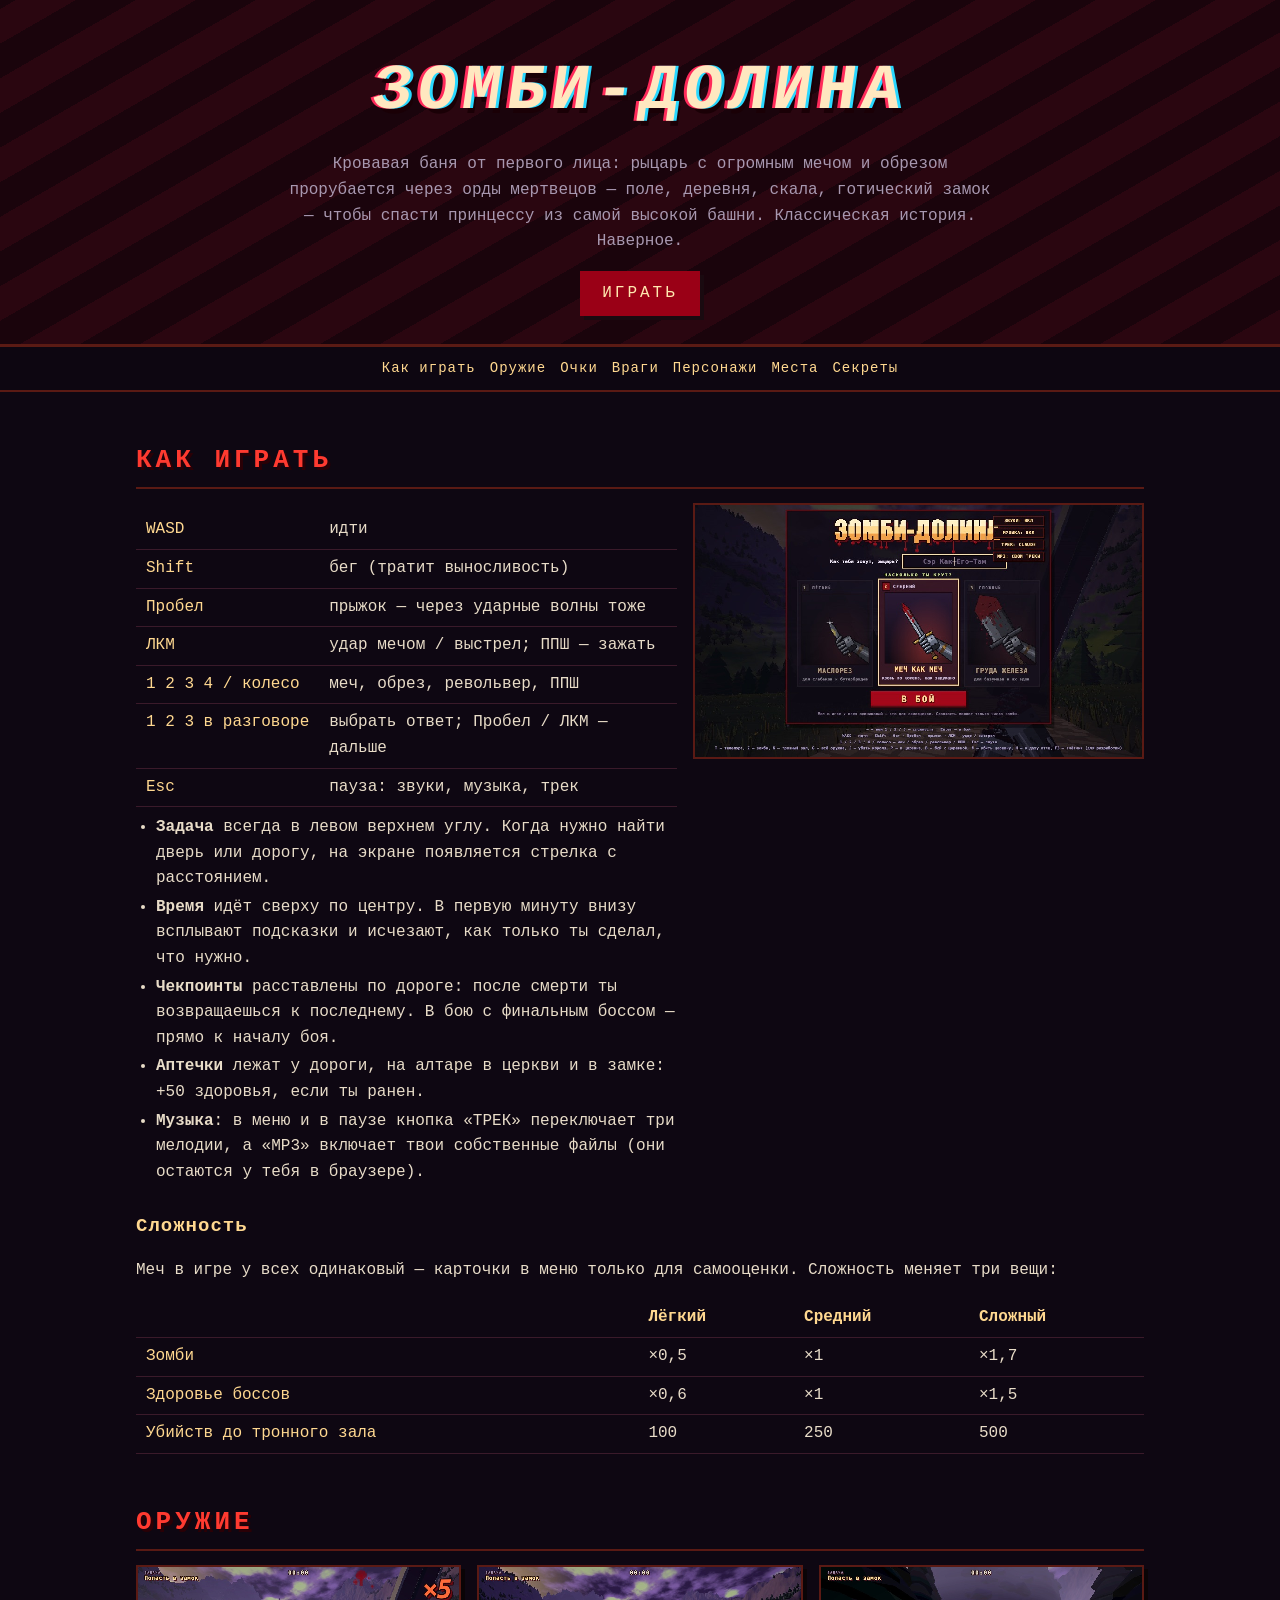
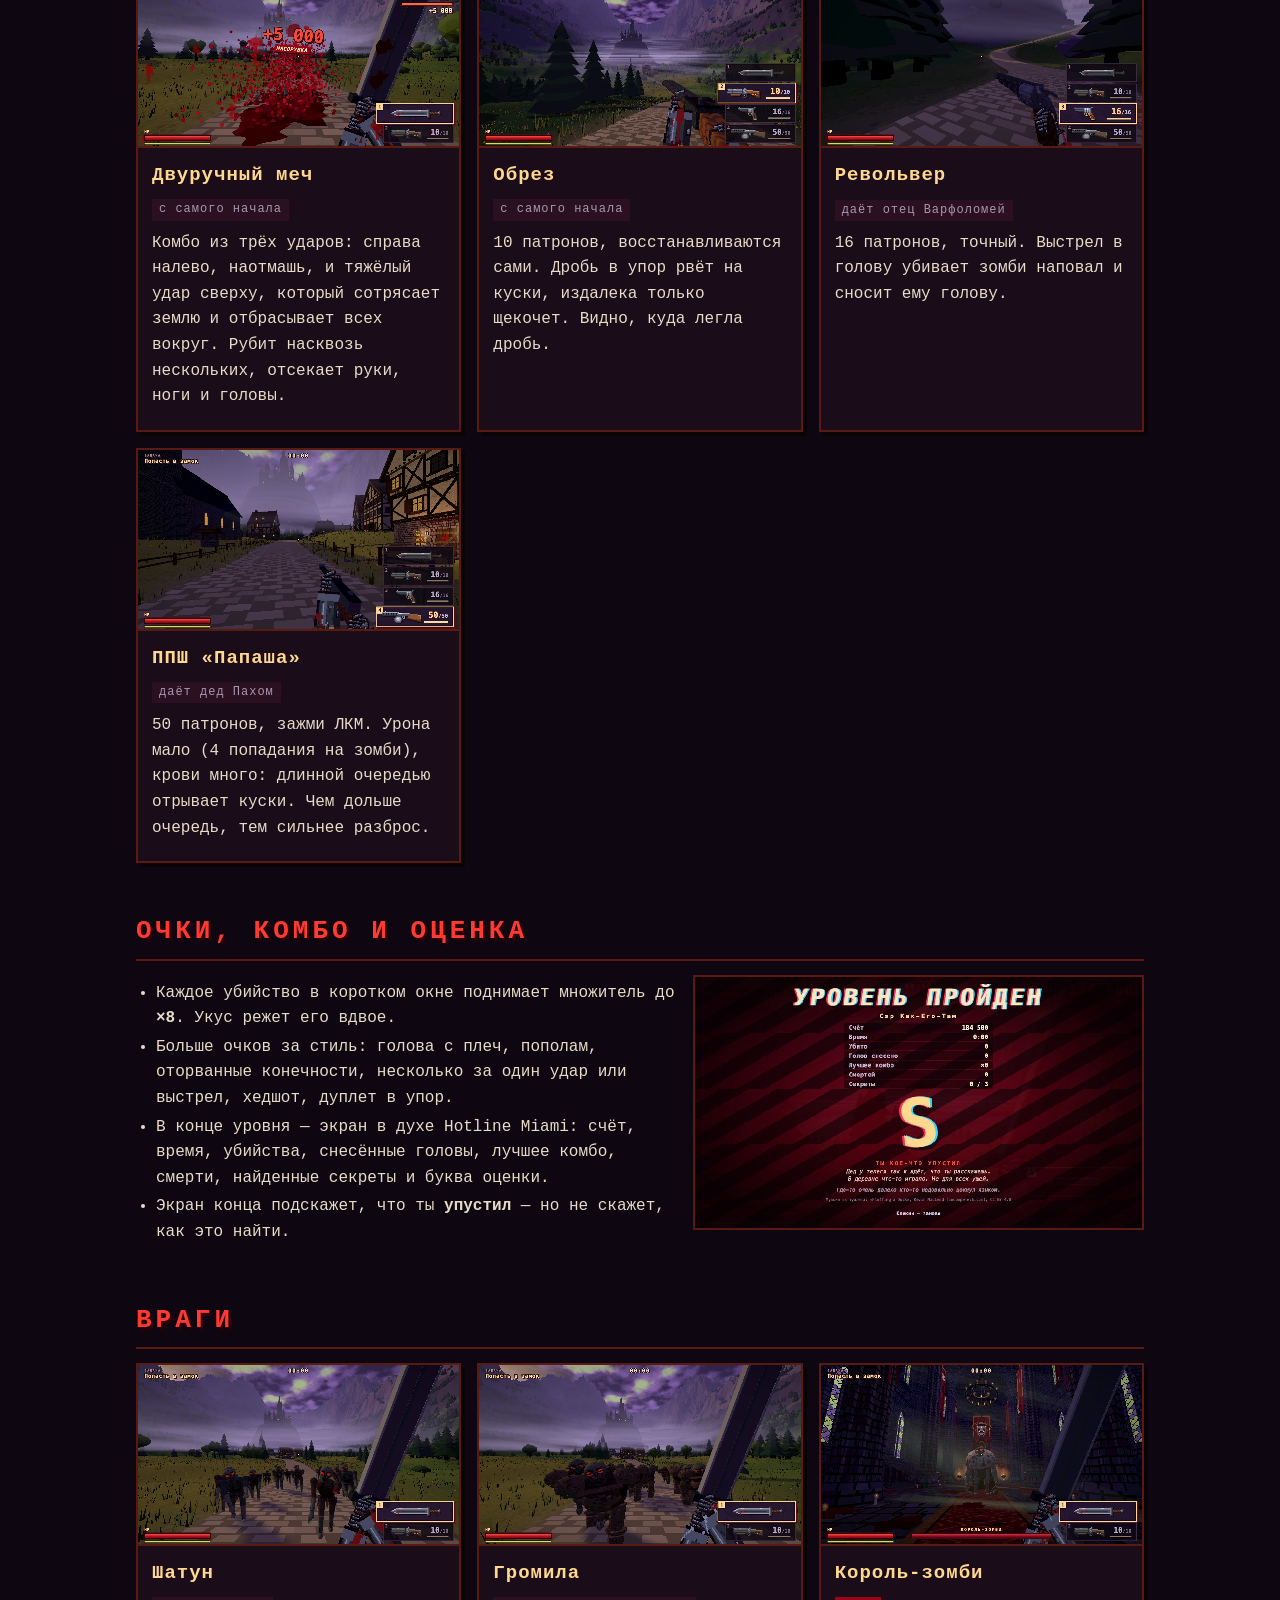
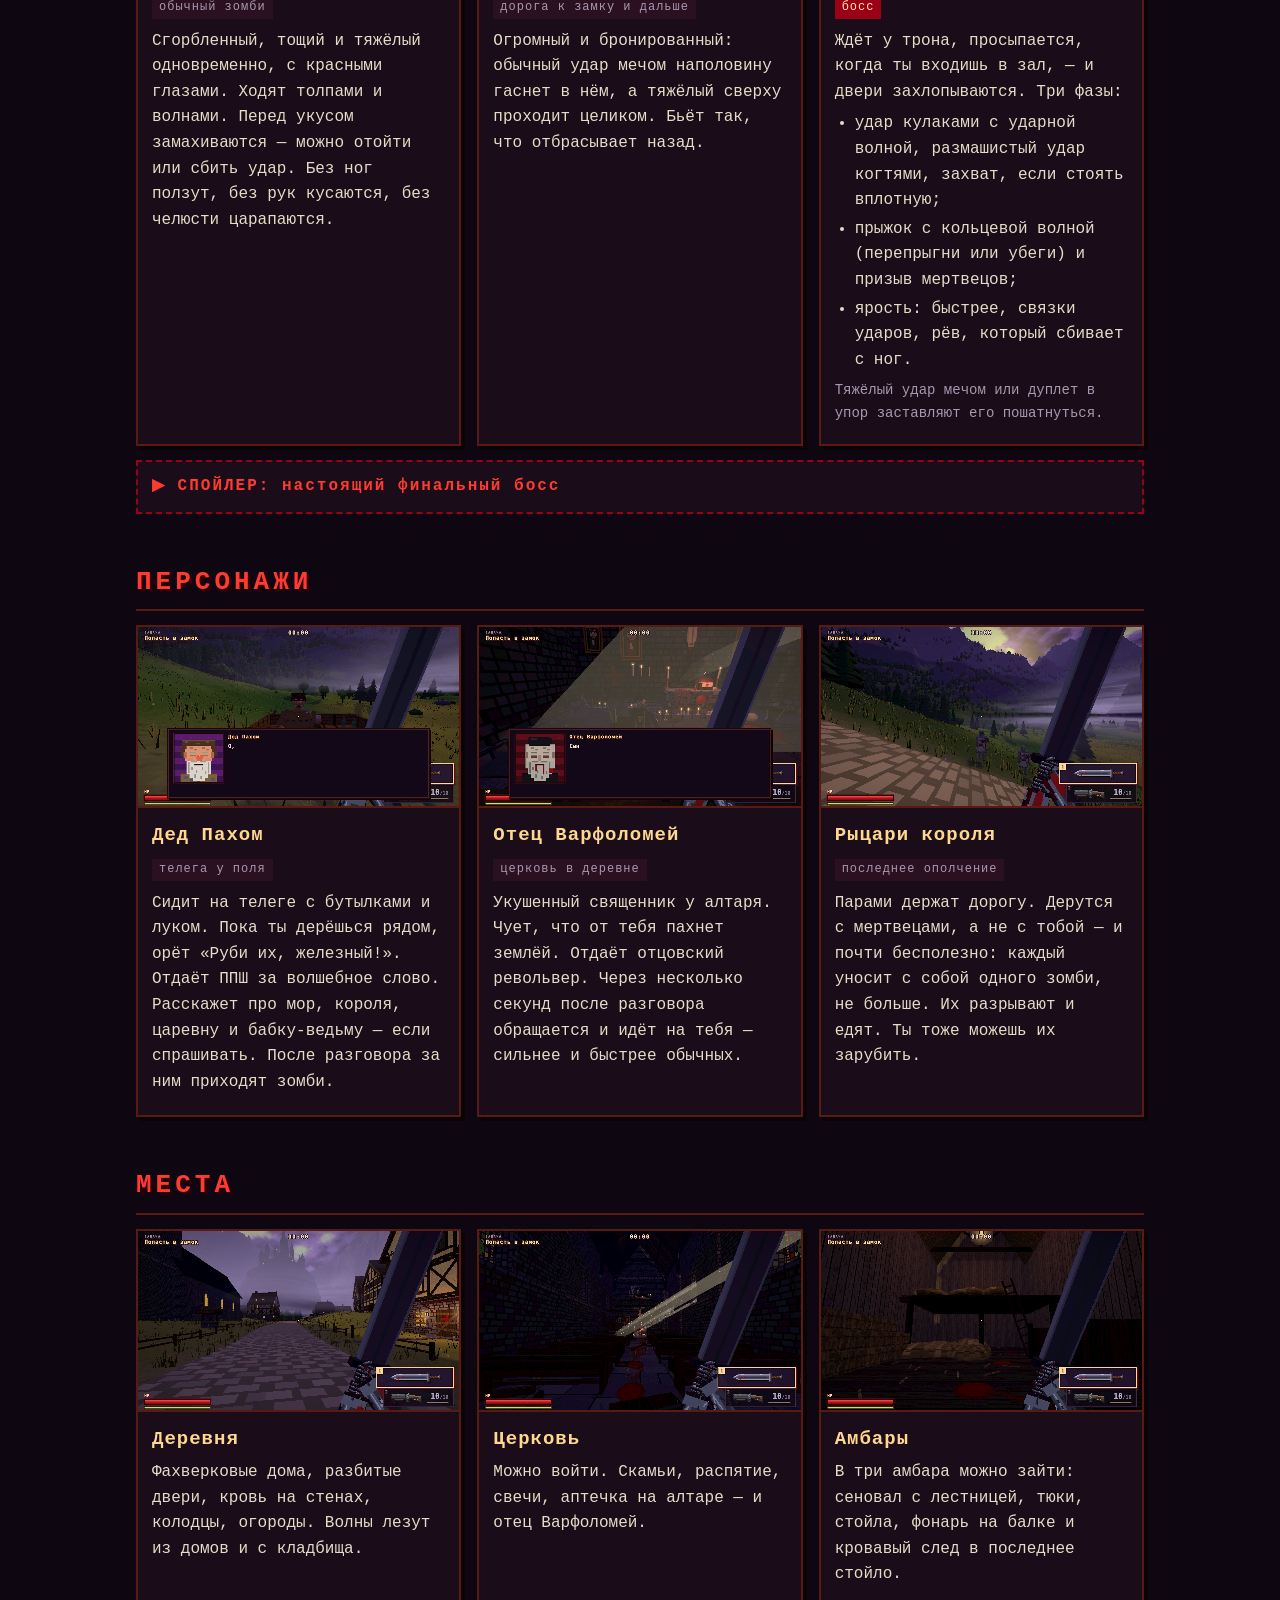
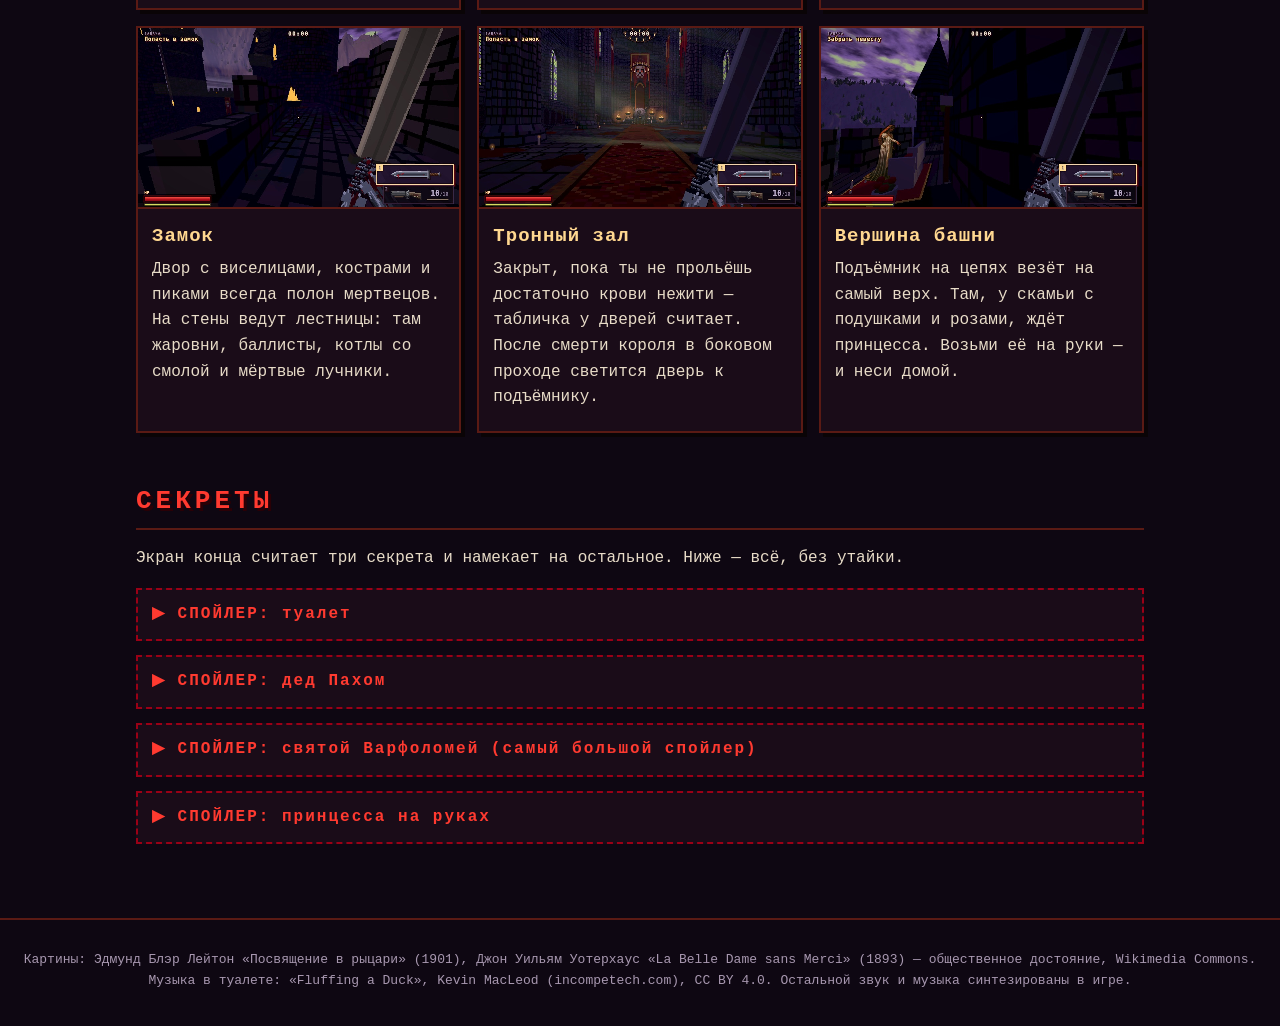
==== wiki/index.html @ 4688d271 "Update build: bride fight, Pakhom helps, saint path, timer, tips, end screen, wiki Co-Authored-By: C" ====
<!doctype html>
<html lang="ru">
<head>
<meta charset="utf-8">
<meta name="viewport" content="width=device-width, initial-scale=1">
<title>Зомби-долина: вики</title>
<style>
  :root { --bg: #0e0712; --panel: #1a0c18; --line: #5a1a14; --text: #e8dcc8; --dim: #a898b0; --gold: #ffd890; --red: #ff3a30; --blood: #9a0016; }
  * { box-sizing: border-box; }
  html { scroll-behavior: smooth; }
  body { margin: 0; background: var(--bg); color: var(--text); font: 16px/1.6 ui-monospace, Menlo, Consolas, monospace; }
  a { color: var(--gold); }
  header { padding: 40px 16px 28px; text-align: center; background: repeating-linear-gradient(-30deg, #2a0610 0 30px, #1a040c 30px 60px); border-bottom: 3px solid var(--line); }
  header h1 { margin: 0; font-size: clamp(34px, 8vw, 64px); letter-spacing: 6px; color: #ffe8c0; text-shadow: -3px 0 #ff2a5a, 3px 0 #2ad8ff, 5px 5px 0 #1a0006; transform: skewX(-8deg); }
  header p { margin: 10px auto 0; max-width: 720px; color: var(--dim); }
  header .play { display: inline-block; margin-top: 16px; padding: 10px 22px; background: var(--blood); color: #ffe8b0; text-decoration: none; letter-spacing: 3px; box-shadow: 4px 4px 0 #1a0a10; }
  nav { position: sticky; top: 0; z-index: 2; display: flex; flex-wrap: wrap; justify-content: center; gap: 4px 14px; padding: 10px 16px; background: rgba(14,7,18,0.95); border-bottom: 2px solid var(--line); font-size: 14px; }
  nav a { text-decoration: none; letter-spacing: 1px; }
  main { max-width: 1040px; margin: 0 auto; padding: 0 16px 60px; }
  h2 { margin: 48px 0 14px; font-size: 26px; letter-spacing: 4px; color: var(--red); text-shadow: 3px 3px 0 #2a0006; border-bottom: 2px solid var(--line); padding-bottom: 6px; }
  h3 { margin: 0 0 6px; color: var(--gold); letter-spacing: 1px; font-size: 19px; }
  .cards { display: grid; grid-template-columns: repeat(auto-fill, minmax(300px, 1fr)); gap: 16px; }
  .card { background: var(--panel); border: 2px solid var(--line); box-shadow: 4px 4px 0 #0a0406; }
  .card img { display: block; width: 100%; aspect-ratio: 16 / 9; object-fit: cover; image-rendering: pixelated; border-bottom: 2px solid var(--line); }
  .card .body { padding: 12px 14px 14px; }
  .card p { margin: 6px 0; }
  .tag { display: inline-block; font-size: 12px; padding: 1px 7px; margin: 0 6px 4px 0; background: #2a1020; color: var(--dim); letter-spacing: 1px; }
  .tag.boss { background: var(--blood); color: #ffe8b0; }
  ul { padding-left: 20px; margin: 6px 0; } li { margin: 3px 0; }
  table { width: 100%; border-collapse: collapse; margin: 8px 0; }
  td, th { text-align: left; padding: 6px 10px; border-bottom: 1px solid #3a1a2a; vertical-align: top; }
  th { color: var(--gold); font-weight: 700; }
  td:first-child { white-space: nowrap; color: var(--gold); }
  .wide { display: grid; grid-template-columns: minmax(0, 1.2fr) minmax(0, 1fr); gap: 16px; align-items: start; }
  .wide img { width: 100%; display: block; border: 2px solid var(--line); image-rendering: pixelated; }
  details { margin: 14px 0; background: var(--panel); border: 2px dashed var(--blood); }
  summary::-webkit-details-marker { display: none; }
  summary { list-style: none; cursor: pointer; padding: 12px 14px; color: var(--red); letter-spacing: 2px; font-weight: 700; }
  details[open] summary { border-bottom: 2px dashed var(--blood); }
  details > .inner { padding: 14px; }
  .note { color: var(--dim); font-size: 14px; }
  footer { text-align: center; color: var(--dim); font-size: 13px; padding: 30px 16px; border-top: 2px solid var(--line); }
  @media (max-width: 720px) { .wide { grid-template-columns: 1fr; } td:first-child { white-space: normal; } header h1 { letter-spacing: 2px; } table { font-size: 14px; } td, th { padding: 5px 6px; } .cards { grid-template-columns: 1fr; } }
  body { overflow-x: hidden; } p, li, td { overflow-wrap: anywhere; }
</style>
</head>
<body>
<header>
  <h1>ЗОМБИ-ДОЛИНА</h1>
  <p>Кровавая баня от первого лица: рыцарь с огромным мечом и обрезом прорубается через орды мертвецов — поле, деревня, скала, готический замок — чтобы спасти принцессу из самой высокой башни. Классическая история. Наверное.</p>
  <a class="play" href="../">ИГРАТЬ</a>
</header>
<nav>
  <a href="#play">Как играть</a><a href="#weapons">Оружие</a><a href="#score">Очки</a><a href="#enemies">Враги</a><a href="#folk">Персонажи</a><a href="#places">Места</a><a href="#secrets">Секреты</a>
</nav>
<main>

<h2 id="play">КАК ИГРАТЬ</h2>
<div class="wide">
  <div>
    <table>
      <tr><td>WASD</td><td>идти</td></tr>
      <tr><td>Shift</td><td>бег (тратит выносливость)</td></tr>
      <tr><td>Пробел</td><td>прыжок — через ударные волны тоже</td></tr>
      <tr><td>ЛКМ</td><td>удар мечом / выстрел; ППШ — зажать</td></tr>
      <tr><td>1 2 3 4 / колесо</td><td>меч, обрез, револьвер, ППШ</td></tr>
      <tr><td>1 2 3 в разговоре</td><td>выбрать ответ; Пробел / ЛКМ — дальше</td></tr>
      <tr><td>Esc</td><td>пауза: звуки, музыка, трек</td></tr>
    </table>
    <ul>
      <li><b>Задача</b> всегда в левом верхнем углу. Когда нужно найти дверь или дорогу, на экране появляется стрелка с расстоянием.</li>
      <li><b>Время</b> идёт сверху по центру. В первую минуту внизу всплывают подсказки и исчезают, как только ты сделал, что нужно.</li>
      <li><b>Чекпоинты</b> расставлены по дороге: после смерти ты возвращаешься к последнему. В бою с финальным боссом — прямо к началу боя.</li>
      <li><b>Аптечки</b> лежат у дороги, на алтаре в церкви и в замке: +50 здоровья, если ты ранен.</li>
      <li><b>Музыка</b>: в меню и в паузе кнопка «ТРЕК» переключает три мелодии, а «MP3» включает твои собственные файлы (они остаются у тебя в браузере).</li>
    </ul>
  </div>
  <img src="img/menu.jpg" alt="Стартовое меню: имя рыцаря и три карточки сложности" loading="lazy">
</div>
<h3 style="margin-top:20px">Сложность</h3>
<p>Меч в игре у всех одинаковый — карточки в меню только для самооценки. Сложность меняет три вещи:</p>
<table>
  <tr><th></th><th>Лёгкий</th><th>Средний</th><th>Сложный</th></tr>
  <tr><td>Зомби</td><td>×0,5</td><td>×1</td><td>×1,7</td></tr>
  <tr><td>Здоровье боссов</td><td>×0,6</td><td>×1</td><td>×1,5</td></tr>
  <tr><td>Убийств до тронного зала</td><td>100</td><td>250</td><td>500</td></tr>
</table>

<h2 id="weapons">ОРУЖИЕ</h2>
<div class="cards">
  <div class="card"><img src="img/gore.jpg" alt="Меч разрубает зомби" loading="lazy"><div class="body"><h3>Двуручный меч</h3><span class="tag">с самого начала</span>
    <p>Комбо из трёх ударов: справа налево, наотмашь, и тяжёлый удар сверху, который сотрясает землю и отбрасывает всех вокруг. Рубит насквозь нескольких, отсекает руки, ноги и головы.</p></div></div>
  <div class="card"><img src="img/shotgun.jpg" alt="Обрез в руках" loading="lazy"><div class="body"><h3>Обрез</h3><span class="tag">с самого начала</span>
    <p>10 патронов, восстанавливаются сами. Дробь в упор рвёт на куски, издалека только щекочет. Видно, куда легла дробь.</p></div></div>
  <div class="card"><img src="img/pistol.jpg" alt="Револьвер в руках" loading="lazy"><div class="body"><h3>Револьвер</h3><span class="tag">даёт отец Варфоломей</span>
    <p>16 патронов, точный. Выстрел в голову убивает зомби наповал и сносит ему голову.</p></div></div>
  <div class="card"><img src="img/smg.jpg" alt="ППШ в руках" loading="lazy"><div class="body"><h3>ППШ «Папаша»</h3><span class="tag">даёт дед Пахом</span>
    <p>50 патронов, зажми ЛКМ. Урона мало (4 попадания на зомби), крови много: длинной очередью отрывает куски. Чем дольше очередь, тем сильнее разброс.</p></div></div>
</div>

<h2 id="score">ОЧКИ, КОМБО И ОЦЕНКА</h2>
<div class="wide">
  <div>
    <ul>
      <li>Каждое убийство в коротком окне поднимает множитель до <b>×8</b>. Укус режет его вдвое.</li>
      <li>Больше очков за стиль: голова с плеч, пополам, оторванные конечности, несколько за один удар или выстрел, хедшот, дуплет в упор.</li>
      <li>В конце уровня — экран в духе Hotline Miami: счёт, время, убийства, снесённые головы, лучшее комбо, смерти, найденные секреты и буква оценки.</li>
      <li>Экран конца подскажет, что ты <b>упустил</b> — но не скажет, как это найти.</li>
    </ul>
  </div>
  <img src="img/endscreen.jpg" alt="Экран конца уровня с оценкой" loading="lazy">
</div>

<h2 id="enemies">ВРАГИ</h2>
<div class="cards">
  <div class="card"><img src="img/horde.jpg" alt="Толпа шатунов на дороге" loading="lazy"><div class="body"><h3>Шатун</h3><span class="tag">обычный зомби</span>
    <p>Сгорбленный, тощий и тяжёлый одновременно, с красными глазами. Ходят толпами и волнами. Перед укусом замахиваются — можно отойти или сбить удар. Без ног ползут, без рук кусаются, без челюсти царапаются.</p></div></div>
  <div class="card"><img src="img/brute.jpg" alt="Громилы" loading="lazy"><div class="body"><h3>Громила</h3><span class="tag">дорога к замку и дальше</span>
    <p>Огромный и бронированный: обычный удар мечом наполовину гаснет в нём, а тяжёлый сверху проходит целиком. Бьёт так, что отбрасывает назад.</p></div></div>
  <div class="card"><img src="img/king.jpg" alt="Король-зомби в тронном зале" loading="lazy"><div class="body"><h3>Король-зомби</h3><span class="tag boss">босс</span>
    <p>Ждёт у трона, просыпается, когда ты входишь в зал, — и двери захлопываются. Три фазы:</p>
    <ul><li>удар кулаками с ударной волной, размашистый удар когтями, захват, если стоять вплотную;</li>
    <li>прыжок с кольцевой волной (перепрыгни или убеги) и призыв мертвецов;</li>
    <li>ярость: быстрее, связки ударов, рёв, который сбивает с ног.</li></ul>
    <p class="note">Тяжёлый удар мечом или дуплет в упор заставляют его пошатнуться.</p></div></div>
</div>
<details>
  <summary>▶ СПОЙЛЕР: настоящий финальный босс</summary>
  <div class="inner">
    <div class="cards">
      <div class="card"><img src="img/bride.jpg" alt="Принцесса в истинном облике" loading="lazy"><div class="body"><h3>Принцесса</h3><span class="tag boss">финальный босс</span>
        <p>Почти у самого старта она превращается. Втрое больше короля, бой — в поле на склоне, и держаться подальше бесполезно:</p>
        <ul>
          <li>вблизи — когти, захват и <b>вращение платьем</b>: выйди из круга;</li>
          <li>на средней дистанции — <b>хлыст волосами</b> по прямой: отойди в сторону;</li>
          <li>издалека — <b>плевки кровью</b> по дуге туда, где ты стоишь;</li>
          <li>со второй фазы — <b>руки из земли</b> и <b>кровавый дождь</b>: земля сначала бурлит, уходи;</li>
          <li>изредка — <b>рывок</b> по прямой: увернись вбок, после него она теряет равновесие;</li>
          <li>призывает мертвецов, в третьей фазе ревёт.</li>
        </ul></div></div>
      <div class="card"><img src="img/bridespin.jpg" alt="Принцесса раскручивается для удара платьем" loading="lazy"><div class="body"><h3>Как её победить</h3>
        <p>Держись на средней дистанции, но не на одной линии с ней. Бей после рывка и после промаха захватом. Если ты оставил деду Пахому его ППШ и он дожил до финала — он поможет.</p>
        <p>Когда она умирает, из неё бьёт кровавый гейзер и над долиной идёт кровавый дождь. Потом нужно дойти туда, где ты очнулся.</p></div></div>
    </div>
  </div>
</details>

<h2 id="folk">ПЕРСОНАЖИ</h2>
<div class="cards">
  <div class="card"><img src="img/pakhom.jpg" alt="Разговор с дедом Пахомом" loading="lazy"><div class="body"><h3>Дед Пахом</h3><span class="tag">телега у поля</span>
    <p>Сидит на телеге с бутылками и луком. Пока ты дерёшься рядом, орёт «Руби их, железный!». Отдаёт ППШ за волшебное слово. Расскажет про мор, короля, царевну и бабку-ведьму — если спрашивать. После разговора за ним приходят зомби.</p></div></div>
  <div class="card"><img src="img/priest.jpg" alt="Разговор с отцом Варфоломеем" loading="lazy"><div class="body"><h3>Отец Варфоломей</h3><span class="tag">церковь в деревне</span>
    <p>Укушенный священник у алтаря. Чует, что от тебя пахнет землёй. Отдаёт отцовский револьвер. Через несколько секунд после разговора обращается и идёт на тебя — сильнее и быстрее обычных.</p></div></div>
  <div class="card"><img src="img/knights.jpg" alt="Рыцари у дороги" loading="lazy"><div class="body"><h3>Рыцари короля</h3><span class="tag">последнее ополчение</span>
    <p>Парами держат дорогу. Дерутся с мертвецами, а не с тобой — и почти бесполезно: каждый уносит с собой одного зомби, не больше. Их разрывают и едят. Ты тоже можешь их зарубить.</p></div></div>
</div>

<h2 id="places">МЕСТА</h2>
<div class="cards">
  <div class="card"><img src="img/village.jpg" alt="Деревня" loading="lazy"><div class="body"><h3>Деревня</h3><p>Фахверковые дома, разбитые двери, кровь на стенах, колодцы, огороды. Волны лезут из домов и с кладбища.</p></div></div>
  <div class="card"><img src="img/church.jpg" alt="Внутри церкви" loading="lazy"><div class="body"><h3>Церковь</h3><p>Можно войти. Скамьи, распятие, свечи, аптечка на алтаре — и отец Варфоломей.</p></div></div>
  <div class="card"><img src="img/barn.jpg" alt="Внутри амбара" loading="lazy"><div class="body"><h3>Амбары</h3><p>В три амбара можно зайти: сеновал с лестницей, тюки, стойла, фонарь на балке и кровавый след в последнее стойло.</p></div></div>
  <div class="card"><img src="img/walls.jpg" alt="Боевой ход на стене замка" loading="lazy"><div class="body"><h3>Замок</h3><p>Двор с виселицами, кострами и пиками всегда полон мертвецов. На стены ведут лестницы: там жаровни, баллисты, котлы со смолой и мёртвые лучники.</p></div></div>
  <div class="card"><img src="img/throne.jpg" alt="Тронный зал" loading="lazy"><div class="body"><h3>Тронный зал</h3><p>Закрыт, пока ты не прольёшь достаточно крови нежити — табличка у дверей считает. После смерти короля в боковом проходе светится дверь к подъёмнику.</p></div></div>
  <div class="card"><img src="img/princess.jpg" alt="Принцесса на вершине башни" loading="lazy"><div class="body"><h3>Вершина башни</h3><p>Подъёмник на цепях везёт на самый верх. Там, у скамьи с подушками и розами, ждёт принцесса. Возьми её на руки — и неси домой.</p></div></div>
</div>

<h2 id="secrets">СЕКРЕТЫ</h2>
<p>Экран конца считает три секрета и намекает на остальное. Ниже — всё, без утайки.</p>
<details>
  <summary>▶ СПОЙЛЕР: туалет</summary>
  <div class="inner wide">
    <img src="img/privy.jpg" alt="Деревенский туалет с сердечком на двери" loading="lazy">
    <div><p>За самым дальним от дороги амбаром стоит деревенский туалет с сердечком на двери и навесным замком. С дороги его не видно. Подойди ближе — изнутри играет музыка.</p><p class="note">«Fluffing a Duck», Kevin MacLeod (incompetech.com), CC BY 4.0.</p></div>
  </div>
</details>
<details>
  <summary>▶ СПОЙЛЕР: дед Пахом</summary>
  <div class="inner wide">
    <img src="img/pakhomgun.jpg" alt="Дед Пахом стоит на телеге с ППШ" loading="lazy">
    <div>
      <ul>
        <li>После разговора к Пахому идут четверо мертвецов из поля. Заруби их — и он выживет.</li>
        <li>Когда он спрашивает волшебное слово, можно ответить «Оставь себе, дед. Тебе нужнее». Тогда ППШ останется у него: он будет отстреливаться от мертвецов, которые за ним придут, а в финальном бою встанет на телегу и будет стрелять в принцессу.</li>
        <li>Если Пахом жив, после финального боя к нему можно подойти ещё раз — он всё видел. В конце этого разговора — намёк на того, кто тебя послал.</li>
        <li>Если молчать в первом разговоре, он расскажет про длинного в балахоне.</li>
      </ul>
    </div>
  </div>
</details>
<details>
  <summary>▶ СПОЙЛЕР: святой Варфоломей (самый большой спойлер)</summary>
  <div class="inner wide">
    <img src="img/saint.jpg" alt="Святой Варфоломей с крыльями и нимбом" loading="lazy">
    <div>
      <ul>
        <li>Отца Варфоломея можно отпустить человеком: в разговоре спроси, укусили ли его, сколько ему осталось, и предложи уйти человеком. Или просто ударь его мечом после разговора, пока он не обратился.</li>
        <li>Если ты понесёшь принцессу, так и не зайдя в церковь, отче к тому времени умрёт сам — ни револьвера, ни святого.</li>
        <li>Если отпустил — после финального боя вернись в церковь. Над тем местом, где он лежал, будет святой в белом и золотом. Он скажет то, чего игра больше нигде не говорит. Потом он вознесётся.</li>
      </ul>
    </div>
  </div>
</details>
<details>
  <summary>▶ СПОЙЛЕР: принцесса на руках</summary>
  <div class="inner wide">
    <img src="img/carry.jpg" alt="Принцесса на руках у рыцаря" loading="lazy">
    <div><p>Пока ты её несёшь, оружия нет, долина пустеет, играет тема любви, а она говорит ласковые вещи. Прислушайся: некоторые фразы звучат… странно.</p></div>
  </div>
</details>

</main>
<footer>
  Картины: Эдмунд Блэр Лейтон «Посвящение в рыцари» (1901), Джон Уильям Уотерхаус «La Belle Dame sans Merci» (1893) — общественное достояние, Wikimedia Commons.<br>
  Музыка в туалете: «Fluffing a Duck», Kevin MacLeod (incompetech.com), CC BY 4.0. Остальной звук и музыка синтезированы в игре.
</footer>
</body>
</html>
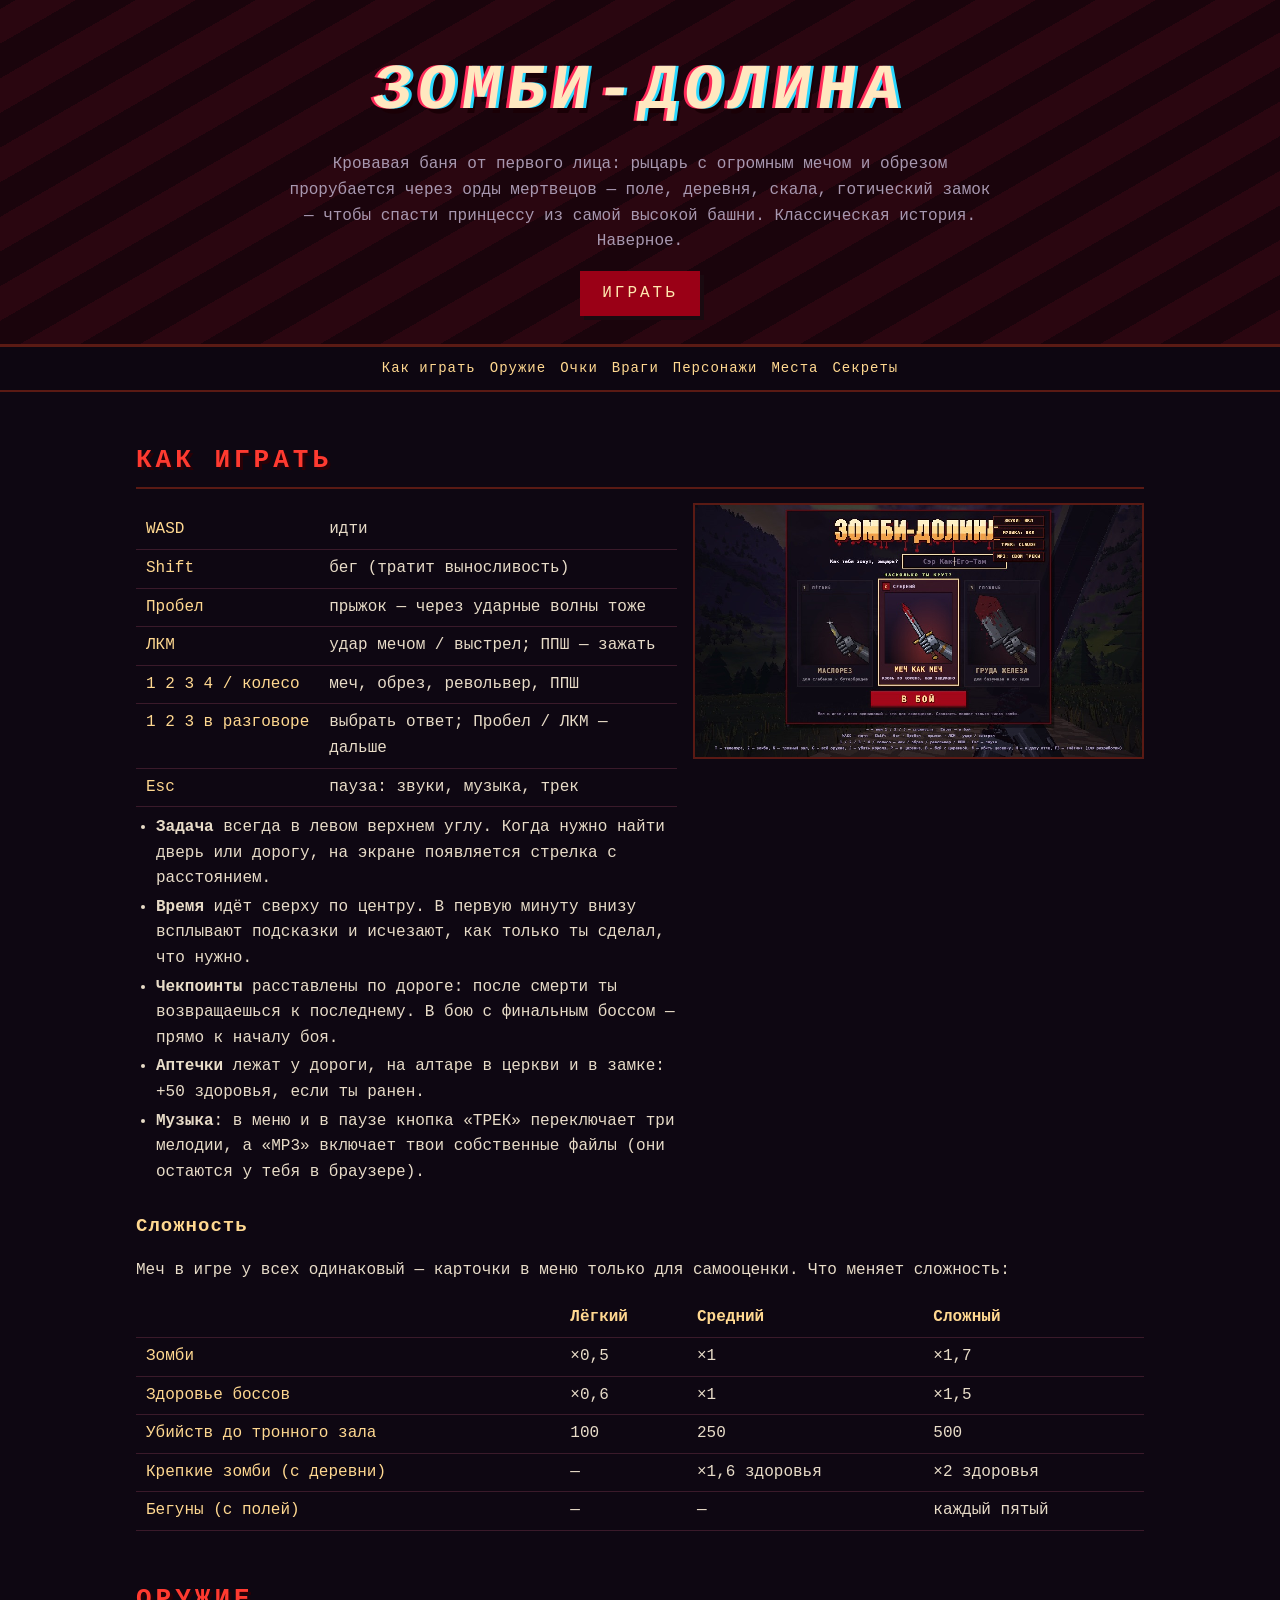
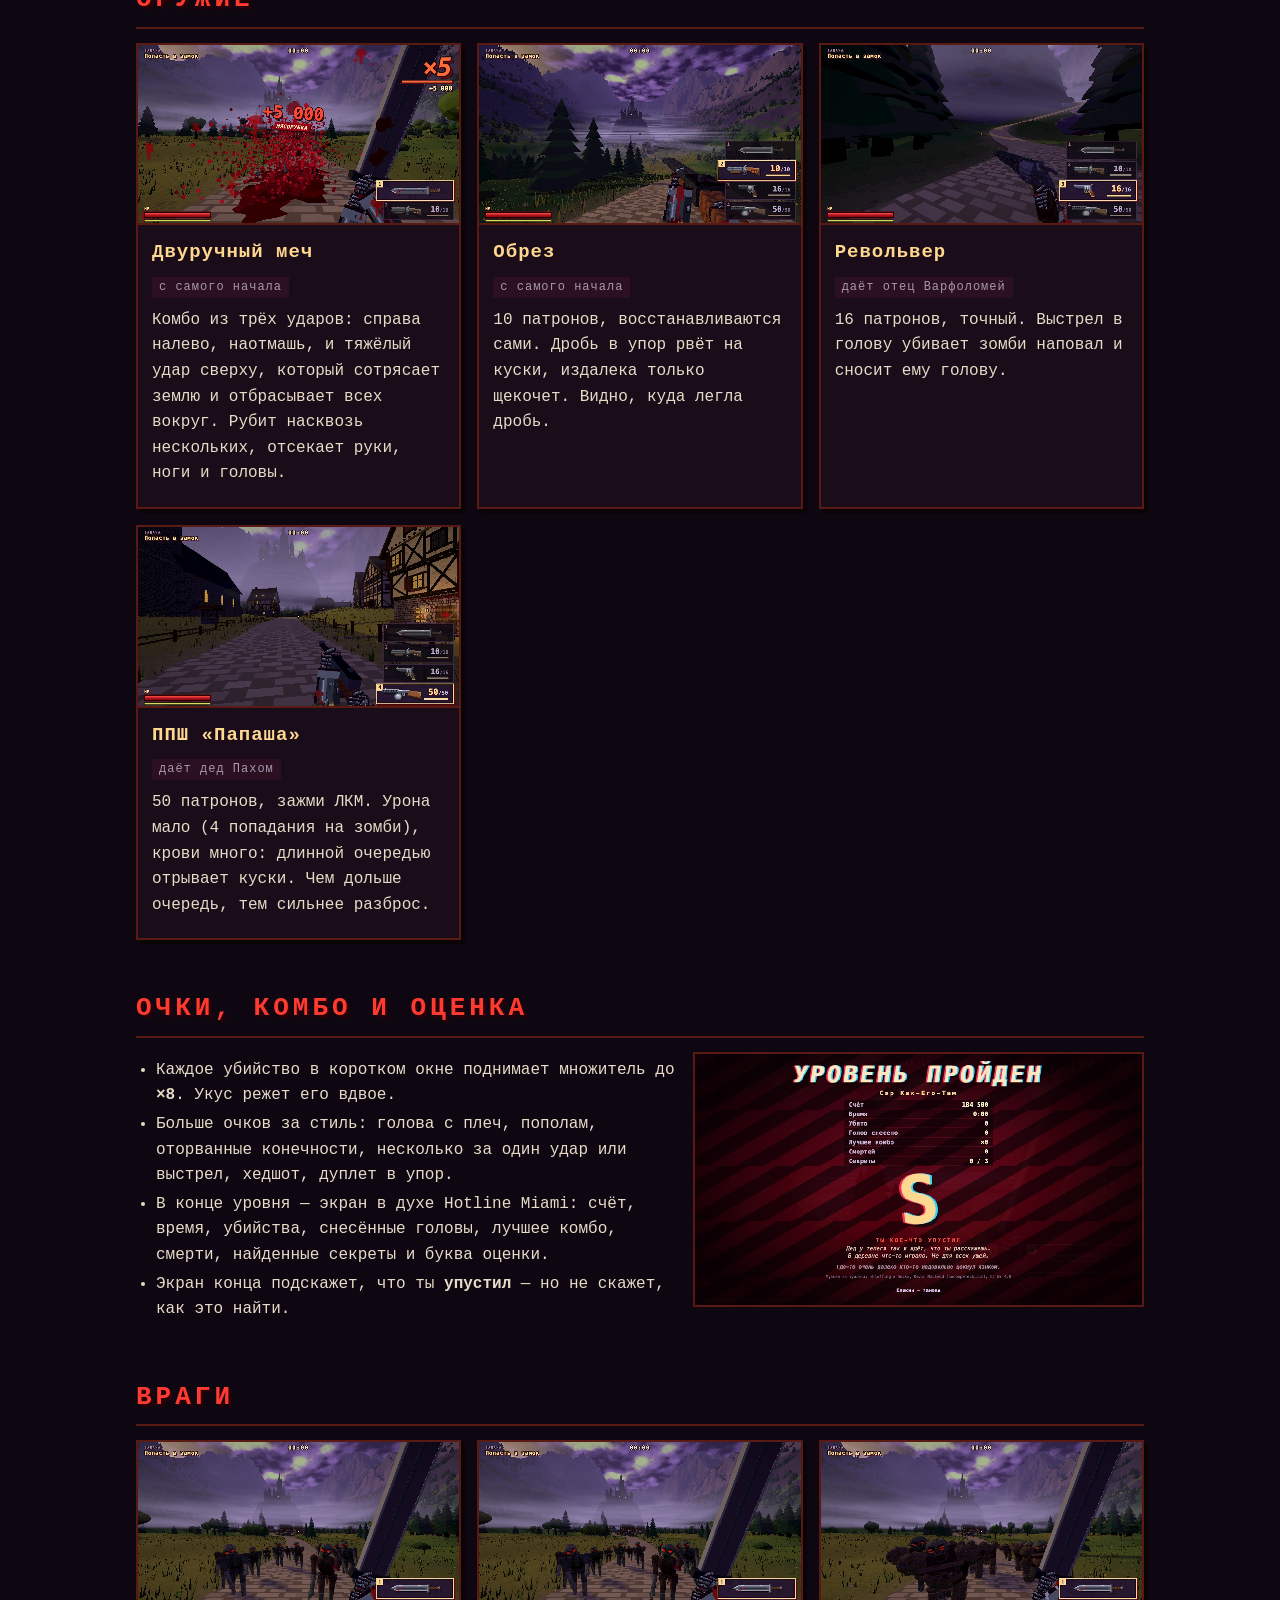
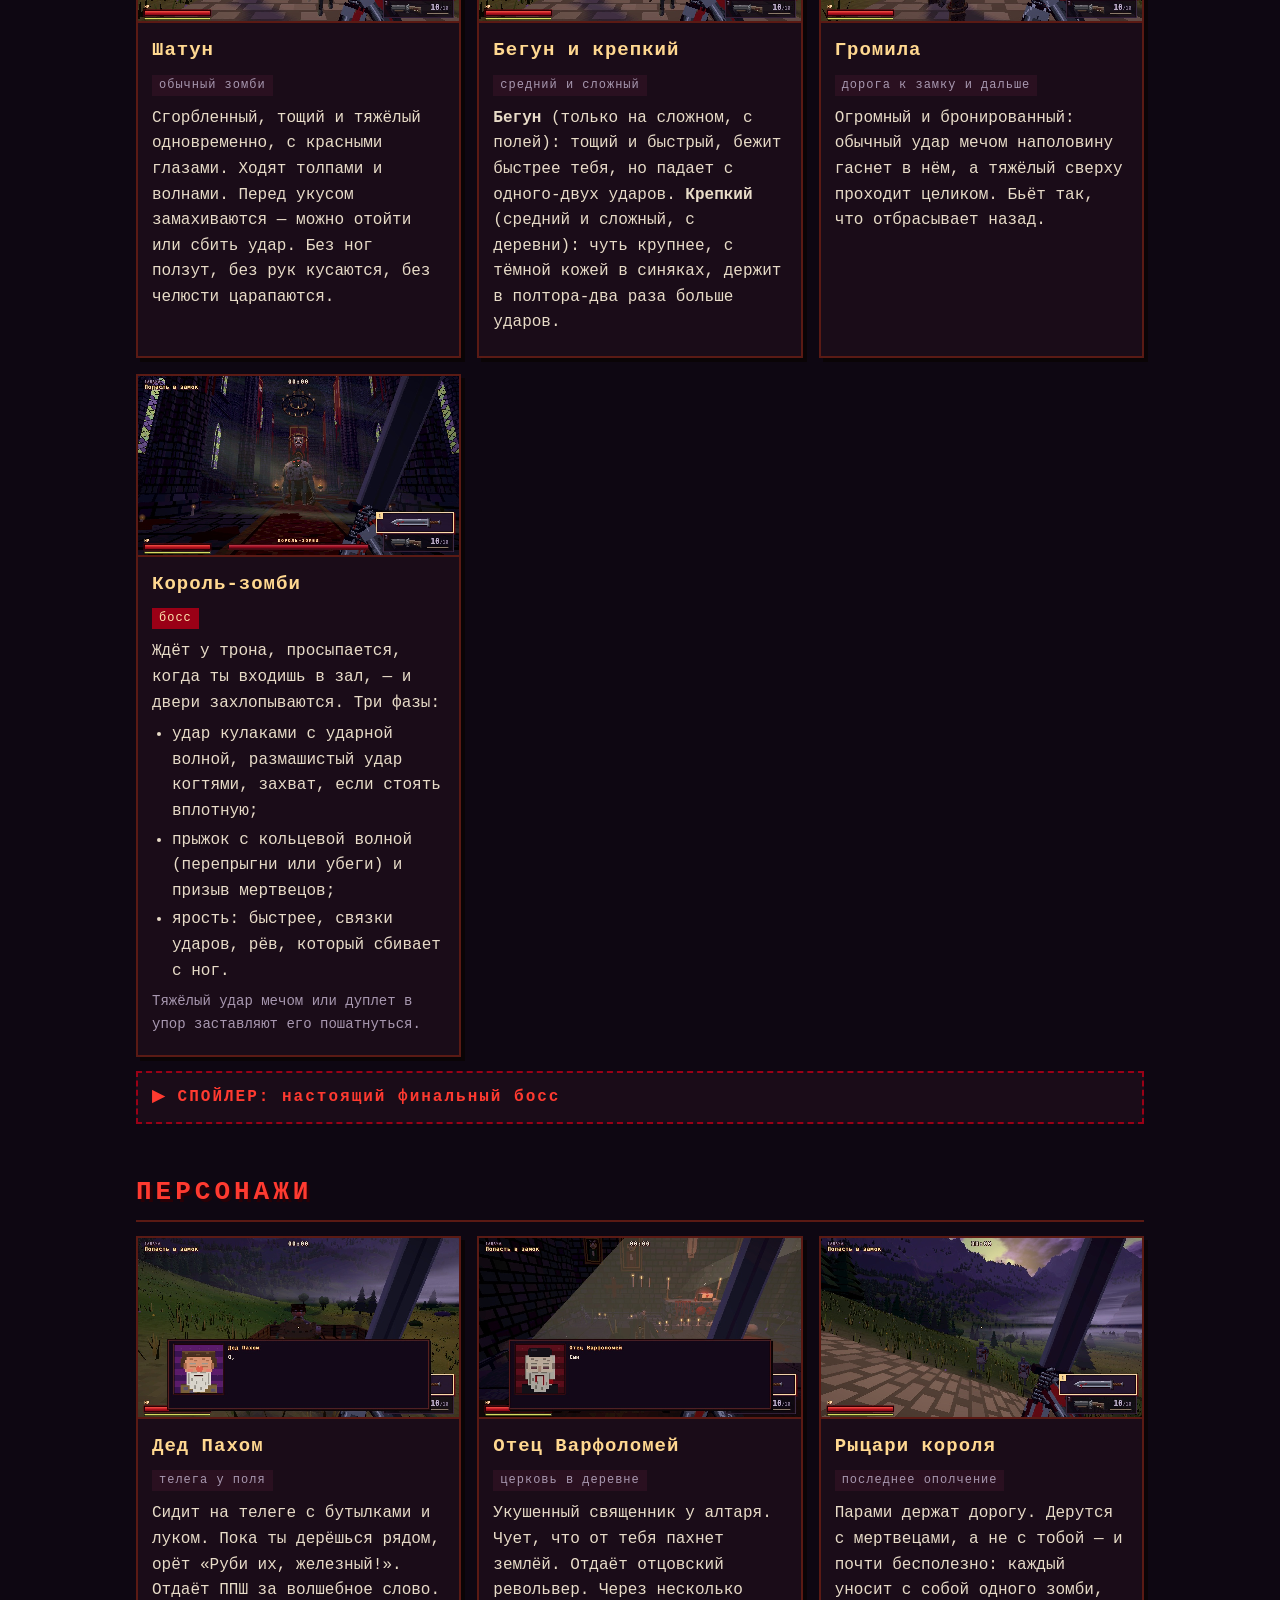
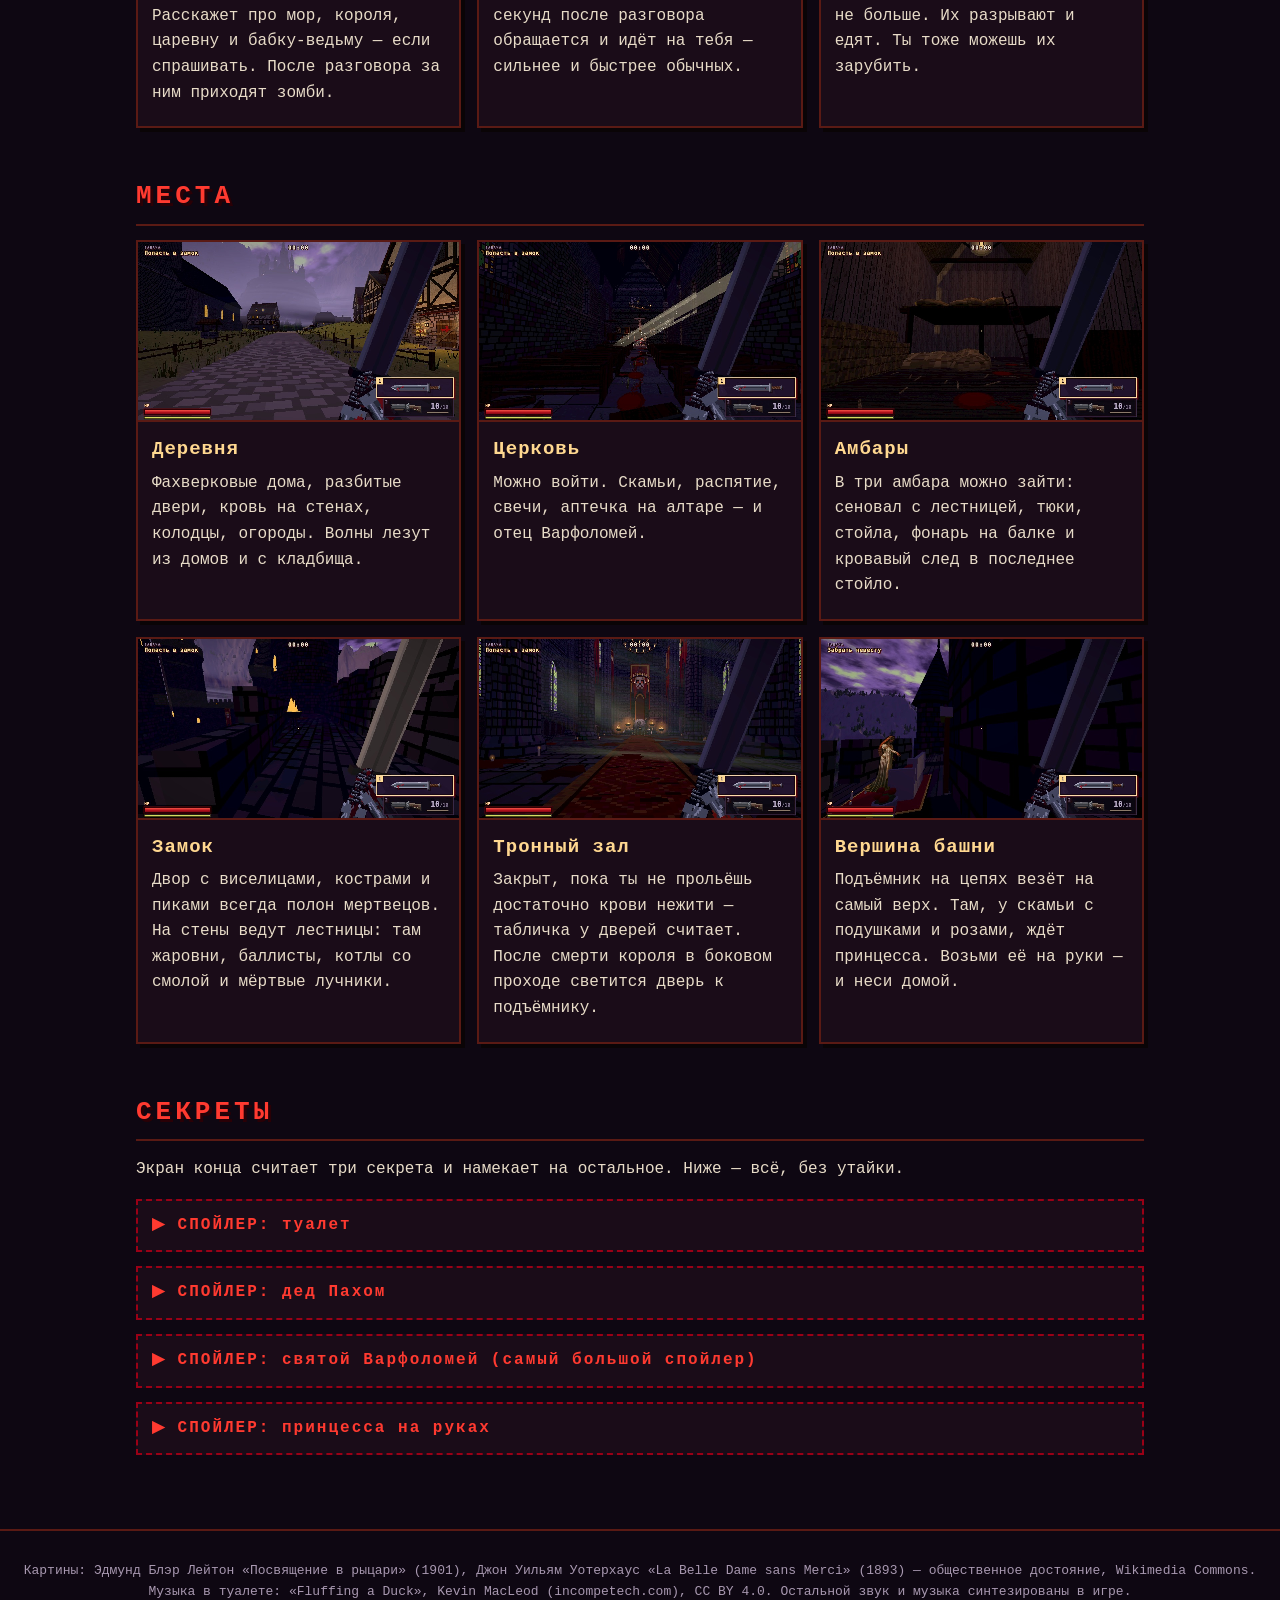
==== commit 55525096: "Update build: runners on hard, tougher shamblers, slow runner bites Co-Authored-By: Claude Opus 5.5 " ====
--- a/wiki/index.html
+++ b/wiki/index.html
@@ -78,12 +78,14 @@
   <img src="img/menu.jpg" alt="Стартовое меню: имя рыцаря и три карточки сложности" loading="lazy">
 </div>
 <h3 style="margin-top:20px">Сложность</h3>
-<p>Меч в игре у всех одинаковый — карточки в меню только для самооценки. Сложность меняет три вещи:</p>
+<p>Меч в игре у всех одинаковый — карточки в меню только для самооценки. Что меняет сложность:</p>
 <table>
   <tr><th></th><th>Лёгкий</th><th>Средний</th><th>Сложный</th></tr>
   <tr><td>Зомби</td><td>×0,5</td><td>×1</td><td>×1,7</td></tr>
   <tr><td>Здоровье боссов</td><td>×0,6</td><td>×1</td><td>×1,5</td></tr>
   <tr><td>Убийств до тронного зала</td><td>100</td><td>250</td><td>500</td></tr>
+  <tr><td>Крепкие зомби (с деревни)</td><td>—</td><td>×1,6 здоровья</td><td>×2 здоровья</td></tr>
+  <tr><td>Бегуны (с полей)</td><td>—</td><td>—</td><td>каждый пятый</td></tr>
 </table>
 
 <h2 id="weapons">ОРУЖИЕ</h2>
@@ -115,6 +117,8 @@
 <div class="cards">
   <div class="card"><img src="img/horde.jpg" alt="Толпа шатунов на дороге" loading="lazy"><div class="body"><h3>Шатун</h3><span class="tag">обычный зомби</span>
     <p>Сгорбленный, тощий и тяжёлый одновременно, с красными глазами. Ходят толпами и волнами. Перед укусом замахиваются — можно отойти или сбить удар. Без ног ползут, без рук кусаются, без челюсти царапаются.</p></div></div>
+  <div class="card"><img src="img/horde.jpg" alt="Мертвецы на дороге" loading="lazy"><div class="body"><h3>Бегун и крепкий</h3><span class="tag">средний и сложный</span>
+    <p><b>Бегун</b> (только на сложном, с полей): тощий и быстрый, бежит быстрее тебя, но падает с одного-двух ударов. <b>Крепкий</b> (средний и сложный, с деревни): чуть крупнее, с тёмной кожей в синяках, держит в полтора-два раза больше ударов.</p></div></div>
   <div class="card"><img src="img/brute.jpg" alt="Громилы" loading="lazy"><div class="body"><h3>Громила</h3><span class="tag">дорога к замку и дальше</span>
     <p>Огромный и бронированный: обычный удар мечом наполовину гаснет в нём, а тяжёлый сверху проходит целиком. Бьёт так, что отбрасывает назад.</p></div></div>
   <div class="card"><img src="img/king.jpg" alt="Король-зомби в тронном зале" loading="lazy"><div class="body"><h3>Король-зомби</h3><span class="tag boss">босс</span>
